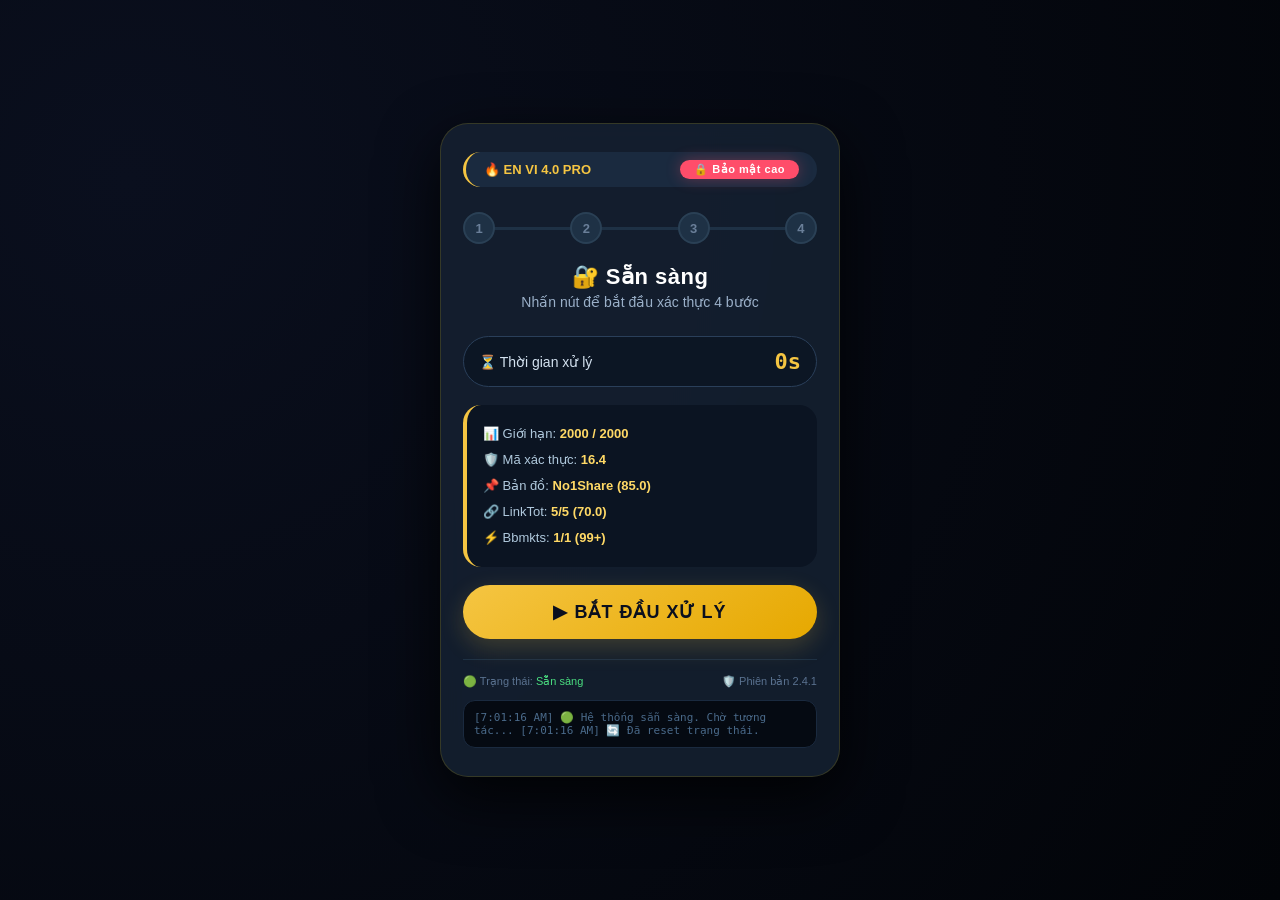
==== index.html @ e8cc30a3 "Create index.html" ====
<!DOCTYPE html>
<html lang="vi">
<head>
    <meta charset="UTF-8">
    <meta name="viewport" content="width=device-width, initial-scale=1.0">
    <title>🔗 Link Pro 4.0 - Bảo mật cao</title>
    <style>
        * { margin: 0; padding: 0; box-sizing: border-box; font-family: 'Segoe UI', Roboto, Arial, sans-serif; }
        body {
            background: radial-gradient(circle at 10% 20%, #0a0f1e, #020408);
            display: flex;
            justify-content: center;
            align-items: center;
            min-height: 100vh;
            padding: 15px;
        }
        .card {
            background: rgba(22, 34, 50, 0.85);
            backdrop-filter: blur(12px);
            padding: 28px 22px;
            border-radius: 28px;
            width: 100%;
            max-width: 400px;
            border: 1px solid rgba(255, 215, 0, 0.15);
            box-shadow: 0 20px 60px rgba(0,0,0,0.8);
            transition: all 0.3s ease;
        }
        .header {
            display: flex;
            justify-content: space-between;
            align-items: center;
            background: #1a2a3f;
            padding: 8px 18px;
            border-radius: 40px;
            font-weight: 700;
            font-size: 13px;
            color: #f5c542;
            border-left: 3px solid #f5c542;
            margin-bottom: 25px;
        }
        .badge {
            background: #ff4d6a;
            color: #fff;
            padding: 3px 14px;
            border-radius: 30px;
            font-size: 11px;
            letter-spacing: 0.5px;
            box-shadow: 0 0 15px #ff4d6a55;
        }
        .step-visual {
            display: flex;
            justify-content: space-between;
            margin-bottom: 10px;
            position: relative;
        }
        .step-dot {
            width: 32px;
            height: 32px;
            border-radius: 50%;
            background: #1e3145;
            display: flex;
            align-items: center;
            justify-content: center;
            color: #6a7f99;
            font-weight: bold;
            font-size: 13px;
            border: 2px solid #2a4055;
            transition: 0.4s;
            z-index: 2;
        }
        .step-dot.active {
            background: #f5c542;
            border-color: #f5c542;
            color: #0a0f1e;
            box-shadow: 0 0 25px #f5c542aa;
            transform: scale(1.1);
        }
        .step-dot.done {
            background: #00c9a7;
            border-color: #00c9a7;
            color: #0a0f1e;
        }
        .step-line {
            flex: 1;
            height: 3px;
            background: #1e3145;
            align-self: center;
            margin: 0 -5px;
            z-index: 1;
            border-radius: 5px;
            transition: 0.5s;
        }
        .step-line.active {
            background: linear-gradient(90deg, #f5c542, #ff9f1c);
        }
        .title-box {
            text-align: center;
            margin: 20px 0 5px;
        }
        .step-title {
            font-size: 22px;
            font-weight: 800;
            color: #fff;
            letter-spacing: 0.5px;
        }
        .step-desc {
            color: #9bb0c9;
            font-size: 14px;
            margin-top: 4px;
            min-height: 24px;
            font-weight: 400;
        }
        .timer-ring {
            background: #0c1624;
            border-radius: 60px;
            padding: 12px 15px;
            margin: 18px 0;
            border: 1px solid #2a3f5a;
            display: flex;
            justify-content: space-between;
            align-items: center;
        }
        .timer-text {
            color: #d4e2f0;
            font-size: 14px;
        }
        .timer-num {
            color: #f5c542;
            font-weight: 800;
            font-size: 22px;
            font-family: monospace;
            min-width: 70px;
            text-align: right;
        }
        .status-box {
            background: #0b1422;
            padding: 16px;
            border-radius: 18px;
            border-left: 4px solid #f5c542;
            margin: 10px 0 18px;
            font-size: 13px;
            line-height: 2;
            color: #b0c9dd;
        }
        .status-box span { color: #ffd966; font-weight: 700; }
        .status-box .green { color: #4ade80; }
        .btn {
            background: linear-gradient(145deg, #f5c542, #e6a800);
            border: none;
            color: #0a0f1e;
            font-weight: 800;
            padding: 16px;
            width: 100%;
            border-radius: 60px;
            font-size: 18px;
            cursor: pointer;
            transition: 0.25s;
            box-shadow: 0 8px 25px #f5c54233;
            letter-spacing: 1px;
        }
        .btn:active { transform: scale(0.96); }
        .btn:disabled {
            background: #3a4a5e;
            color: #7a8fa5;
            box-shadow: none;
            cursor: not-allowed;
            transform: none;
        }
        .footer {
            display: flex;
            justify-content: space-between;
            margin-top: 20px;
            font-size: 11px;
            color: #5a7290;
            border-top: 1px solid #1e3145;
            padding-top: 15px;
        }
        #logArea {
            background: #050a12;
            border-radius: 12px;
            padding: 10px;
            margin-top: 12px;
            color: #4a6a8a;
            font-size: 11px;
            max-height: 65px;
            overflow-y: auto;
            font-family: monospace;
            border: 1px solid #1a2a3f;
            display: none;
        }
        .blink { animation: blink 1s infinite; }
        @keyframes blink { 50% { opacity: 0.3; } }
    </style>
</head>
<body>

<div class="card">
    <div class="header">
        <span>🔥 EN VI 4.0 PRO</span>
        <span class="badge">🔒 Bảo mật cao</span>
    </div>

    <!-- 4 dấu chấm bước -->
    <div class="step-visual" id="dotContainer">
        <div class="step-dot active" id="dot1">1</div>
        <div class="step-line" id="line1"></div>
        <div class="step-dot" id="dot2">2</div>
        <div class="step-line" id="line2"></div>
        <div class="step-dot" id="dot3">3</div>
        <div class="step-line" id="line3"></div>
        <div class="step-dot" id="dot4">4</div>
    </div>

    <div class="title-box">
        <div class="step-title" id="stepTitle">🔐 Sẵn sàng</div>
        <div class="step-desc" id="stepDesc">Nhấn nút bên dưới để bắt đầu quy trình xác thực</div>
    </div>

    <div class="timer-ring">
        <span class="timer-text">⏳ Thời gian xử lý</span>
        <span class="timer-num" id="timerDisplay">0s</span>
    </div>

    <div class="status-box" id="statusPanel">
        <div>📊 Giới hạn: <span id="limitDisplay">2000 / 2000</span></div>
        <div>🛡️ Mã xác thực: <span id="checkDisplay">16.4</span></div>
        <div>📌 Bản đồ: <span>No1Share (85.0)</span></div>
        <div>🔗 LinkTot: <span id="linktotDisplay">5/5 (70.0)</span></div>
        <div>⚡ Bbmkts: <span id="bbmktsDisplay">1/1 (99+)</span></div>
    </div>

    <button class="btn" id="actionBtn">▶ BẮT ĐẦU XỬ LÝ</button>

    <div class="footer">
        <span>🟢 Trạng thái: <span id="statusText" style="color:#4ade80;">Chờ</span></span>
        <span>🛡️ Phiên bản 2.4.1</span>
    </div>

    <div id="logArea"></div>
</div>

<script>
    (function() {
        // ===== CẤU HÌNH BẢO MẬT & LINK =====
        const CONFIG = {
            // ⬇️ THAY LINK NÀY BẰNG LINK ĐÍCH CỦA BẠN (PubCrypto)
            TARGET_URL: "https://pub.cryptolinkforearn.com/go/your-link-here",
            MAX_STEPS: 4,
            MIN_DELAY: 8,   // Giây tối thiểu mỗi bước (làm như thật)
            MAX_DELAY: 14   // Giây tối đa mỗi bước
        };

        // ===== BIẾN TRẠNG THÁI =====
        let currentStep = 0;
        let isRunning = false;
        let timerInterval = null;
        let countdown = 0;
        const btn = document.getElementById('actionBtn');
        const statusText = document.getElementById('statusText');
        const timerDisplay = document.getElementById('timerDisplay');
        const stepTitle = document.getElementById('stepTitle');
        const stepDesc = document.getElementById('stepDesc');
        const limitDisplay = document.getElementById('limitDisplay');
        const checkDisplay = document.getElementById('checkDisplay');
        const linktotDisplay = document.getElementById('linktotDisplay');
        const bbmktsDisplay = document.getElementById('bbmktsDisplay');
        const logArea = document.getElementById('logArea');

        // Mảng các bước mô tả
        const STEPS = [
            { title: '🔍 Bước 1/4', desc: 'Đang kiểm tra môi trường & IP...' },
            { title: '🔐 Bước 2/4', desc: 'Xác thực chữ ký số & Captcha...' },
            { title: '🔄 Bước 3/4', desc: 'Đồng bộ dữ liệu từ 5 nguồn...' },
            { title: '✅ Bước 4/4', desc: 'Hoàn tất! Chuyển hướng an toàn...' }
        ];

        // Hàm log (debug)
        function addLog(msg) {
            logArea.style.display = 'block';
            logArea.innerHTML += `[${new Date().toLocaleTimeString()}] ${msg}\n`;
            logArea.scrollTop = logArea.scrollHeight;
        }

        // Hàm cập nhật giao diện các dấu chấm
        function updateDots(step) {
            for (let i = 1; i <= 4; i++) {
                const dot = document.getElementById(`dot${i}`);
                const line = document.getElementById(`line${i}`);
                dot.className = 'step-dot';
                if (i < step) { dot.classList.add('done'); }
                else if (i === step) { dot.classList.add('active'); }
                if (line) {
                    line.className = 'step-line';
                    if (i < step) line.classList.add('active');
                }
            }
        }

        // Hàm reset toàn bộ
        function resetAll() {
            if (timerInterval) clearInterval(timerInterval);
            isRunning = false;
            btn.disabled = false;
            btn.textContent = '▶ BẮT ĐẦU XỬ LÝ';
            statusText.innerText = 'Sẵn sàng';
            statusText.style.color = '#4ade80';
            timerDisplay.textContent = '0s';
            stepTitle.textContent = '🔐 Sẵn sàng';
            stepDesc.textContent = 'Nhấn nút để bắt đầu xác thực 4 bước';
            updateDots(0);
            // Reset chỉ số
            limitDisplay.innerText = '2000 / 2000';
            checkDisplay.innerText = '16.4';
            linktotDisplay.innerText = '5/5 (70.0)';
            bbmktsDisplay.innerText = '1/1 (99+)';
            currentStep = 0;
            addLog('🔄 Đã reset trạng thái.');
        }

        // Hàm chạy 1 bước
        function runStep(stepIndex) {
            if (stepIndex > CONFIG.MAX_STEPS) {
                // Hoàn thành
                clearInterval(timerInterval);
                timerInterval = null;
                isRunning = false;
                btn.disabled = false;
                btn.textContent = '✅ ĐÃ HOÀN TẤT';
                statusText.innerText = 'Thành công!';
                statusText.style.color = '#4ade80';
                stepTitle.textContent = '🎉 HOÀN TẤT!';
                stepDesc.textContent = 'Bạn sẽ được chuyển hướng đến link đích.';
                addLog('✅ Hoàn thành 4 bước. Chuyển hướng...');

                // Chuyển hướng sau 1.5 giây
                setTimeout(() => {
                    window.location.href = CONFIG.TARGET_URL;
                }, 1500);
                return;
            }

            // Cập nhật giao diện cho bước hiện tại
            const stepInfo = STEPS[stepIndex - 1];
            stepTitle.textContent = stepInfo.title;
            stepDesc.textContent = stepInfo.desc;
            updateDots(stepIndex);

            // Cập nhật số liệu ảo để giống thật
            limitDisplay.innerText = `${1999 - (stepIndex * 3)} / 2000`;
            checkDisplay.innerText = (16.4 + stepIndex * 1.2).toFixed(1);
            linktotDisplay.innerText = `${5 - stepIndex}/5 (${70 - stepIndex * 5}.0)`;
            bbmktsDisplay.innerText = `${stepIndex}/1 (99+)`;
            addLog(`🔹 Bắt đầu bước ${stepIndex}: ${stepInfo.desc}`);

            // random thời gian từ 8-14s
            const delay = Math.floor(Math.random() * (CONFIG.MAX_DELAY - CONFIG.MIN_DELAY + 1)) + CONFIG.MIN_DELAY;
            countdown = delay;
            timerDisplay.textContent = `${countdown}s`;

            // Đếm ngược
            if (timerInterval) clearInterval(timerInterval);
            timerInterval = setInterval(() => {
                countdown--;
                timerDisplay.textContent = `${countdown}s`;
                if (countdown <= 0) {
                    clearInterval(timerInterval);
                    timerInterval = null;
                    // Chạy bước tiếp theo
                    currentStep = stepIndex + 1;
                    runStep(currentStep);
                }
            }, 1000);
        }

        // Sự kiện click nút
        btn.addEventListener('click', function() {
            if (isRunning) return;
            if (btn.textContent === '✅ ĐÃ HOÀN TẤT') {
                resetAll();
                return;
            }

            // Bắt đầu
            isRunning = true;
            btn.disabled = true;
            btn.textContent = '⏳ ĐANG XỬ LÝ...';
            statusText.innerText = 'Đang chạy...';
            statusText.style.color = '#f5c542';
            addLog('🚀 Bắt đầu quy trình xác thực 4 bước...');

            // Reset và bắt đầu từ bước 1
            currentStep = 1;
            runStep(currentStep);
        });

        // Nếu có lỗi timeout hay reset, thêm handler phòng hờ
        window.onload = function() {
            addLog('🟢 Hệ thống sẵn sàng. Chờ tương tác...');
            resetAll();
        };
    })();
</script>
</body>
          </html>
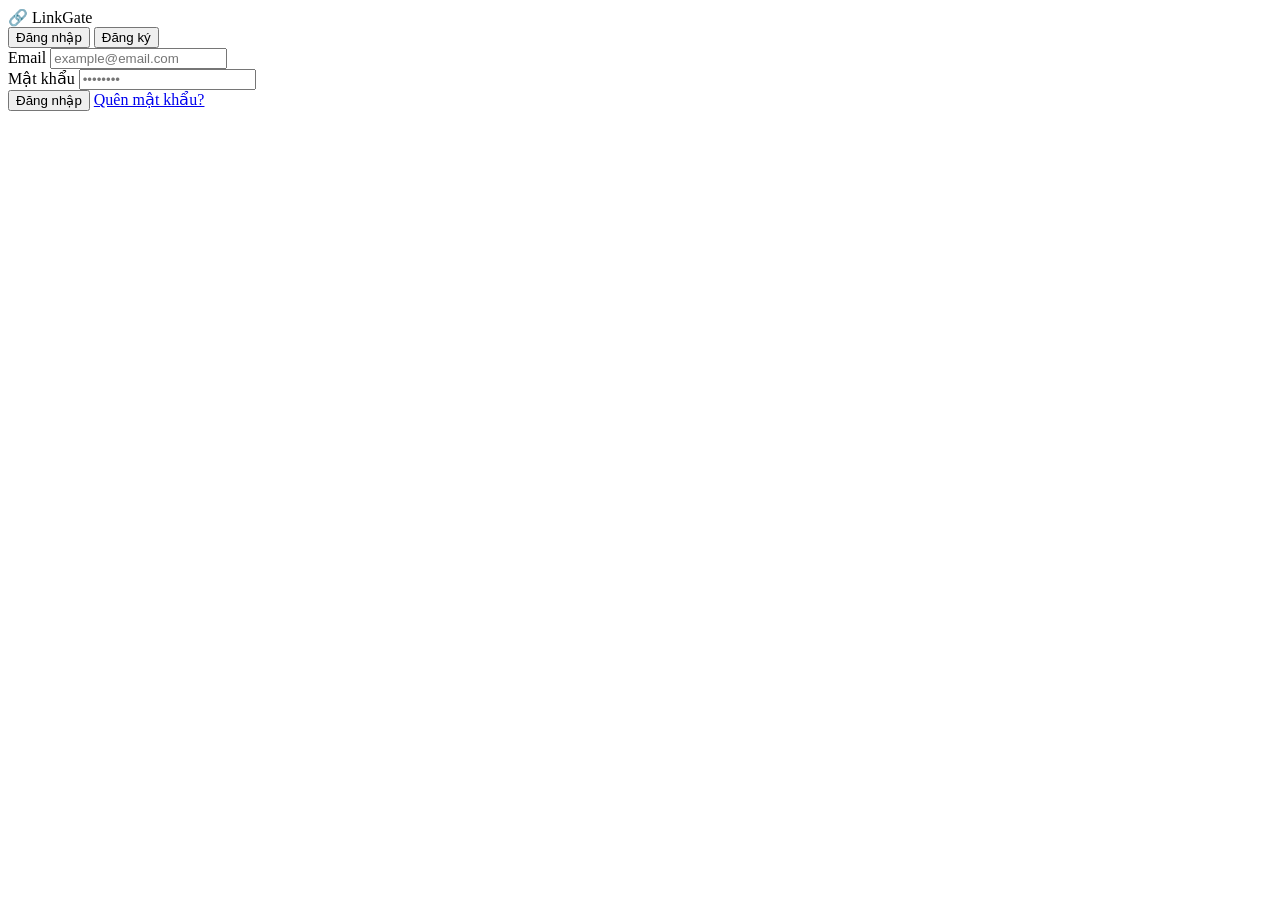
==== commit f2edb311: "Rename Index.html to index.html" ====
--- a/index.html
+++ b/index.html
@@ -3,402 +3,57 @@
 <head>
     <meta charset="UTF-8">
     <meta name="viewport" content="width=device-width, initial-scale=1.0">
-    <title>🔗 Link Pro 4.0 - Bảo mật cao</title>
-    <style>
-        * { margin: 0; padding: 0; box-sizing: border-box; font-family: 'Segoe UI', Roboto, Arial, sans-serif; }
-        body {
-            background: radial-gradient(circle at 10% 20%, #0a0f1e, #020408);
-            display: flex;
-            justify-content: center;
-            align-items: center;
-            min-height: 100vh;
-            padding: 15px;
-        }
-        .card {
-            background: rgba(22, 34, 50, 0.85);
-            backdrop-filter: blur(12px);
-            padding: 28px 22px;
-            border-radius: 28px;
-            width: 100%;
-            max-width: 400px;
-            border: 1px solid rgba(255, 215, 0, 0.15);
-            box-shadow: 0 20px 60px rgba(0,0,0,0.8);
-            transition: all 0.3s ease;
-        }
-        .header {
-            display: flex;
-            justify-content: space-between;
-            align-items: center;
-            background: #1a2a3f;
-            padding: 8px 18px;
-            border-radius: 40px;
-            font-weight: 700;
-            font-size: 13px;
-            color: #f5c542;
-            border-left: 3px solid #f5c542;
-            margin-bottom: 25px;
-        }
-        .badge {
-            background: #ff4d6a;
-            color: #fff;
-            padding: 3px 14px;
-            border-radius: 30px;
-            font-size: 11px;
-            letter-spacing: 0.5px;
-            box-shadow: 0 0 15px #ff4d6a55;
-        }
-        .step-visual {
-            display: flex;
-            justify-content: space-between;
-            margin-bottom: 10px;
-            position: relative;
-        }
-        .step-dot {
-            width: 32px;
-            height: 32px;
-            border-radius: 50%;
-            background: #1e3145;
-            display: flex;
-            align-items: center;
-            justify-content: center;
-            color: #6a7f99;
-            font-weight: bold;
-            font-size: 13px;
-            border: 2px solid #2a4055;
-            transition: 0.4s;
-            z-index: 2;
-        }
-        .step-dot.active {
-            background: #f5c542;
-            border-color: #f5c542;
-            color: #0a0f1e;
-            box-shadow: 0 0 25px #f5c542aa;
-            transform: scale(1.1);
-        }
-        .step-dot.done {
-            background: #00c9a7;
-            border-color: #00c9a7;
-            color: #0a0f1e;
-        }
-        .step-line {
-            flex: 1;
-            height: 3px;
-            background: #1e3145;
-            align-self: center;
-            margin: 0 -5px;
-            z-index: 1;
-            border-radius: 5px;
-            transition: 0.5s;
-        }
-        .step-line.active {
-            background: linear-gradient(90deg, #f5c542, #ff9f1c);
-        }
-        .title-box {
-            text-align: center;
-            margin: 20px 0 5px;
-        }
-        .step-title {
-            font-size: 22px;
-            font-weight: 800;
-            color: #fff;
-            letter-spacing: 0.5px;
-        }
-        .step-desc {
-            color: #9bb0c9;
-            font-size: 14px;
-            margin-top: 4px;
-            min-height: 24px;
-            font-weight: 400;
-        }
-        .timer-ring {
-            background: #0c1624;
-            border-radius: 60px;
-            padding: 12px 15px;
-            margin: 18px 0;
-            border: 1px solid #2a3f5a;
-            display: flex;
-            justify-content: space-between;
-            align-items: center;
-        }
-        .timer-text {
-            color: #d4e2f0;
-            font-size: 14px;
-        }
-        .timer-num {
-            color: #f5c542;
-            font-weight: 800;
-            font-size: 22px;
-            font-family: monospace;
-            min-width: 70px;
-            text-align: right;
-        }
-        .status-box {
-            background: #0b1422;
-            padding: 16px;
-            border-radius: 18px;
-            border-left: 4px solid #f5c542;
-            margin: 10px 0 18px;
-            font-size: 13px;
-            line-height: 2;
-            color: #b0c9dd;
-        }
-        .status-box span { color: #ffd966; font-weight: 700; }
-        .status-box .green { color: #4ade80; }
-        .btn {
-            background: linear-gradient(145deg, #f5c542, #e6a800);
-            border: none;
-            color: #0a0f1e;
-            font-weight: 800;
-            padding: 16px;
-            width: 100%;
-            border-radius: 60px;
-            font-size: 18px;
-            cursor: pointer;
-            transition: 0.25s;
-            box-shadow: 0 8px 25px #f5c54233;
-            letter-spacing: 1px;
-        }
-        .btn:active { transform: scale(0.96); }
-        .btn:disabled {
-            background: #3a4a5e;
-            color: #7a8fa5;
-            box-shadow: none;
-            cursor: not-allowed;
-            transform: none;
-        }
-        .footer {
-            display: flex;
-            justify-content: space-between;
-            margin-top: 20px;
-            font-size: 11px;
-            color: #5a7290;
-            border-top: 1px solid #1e3145;
-            padding-top: 15px;
-        }
-        #logArea {
-            background: #050a12;
-            border-radius: 12px;
-            padding: 10px;
-            margin-top: 12px;
-            color: #4a6a8a;
-            font-size: 11px;
-            max-height: 65px;
-            overflow-y: auto;
-            font-family: monospace;
-            border: 1px solid #1a2a3f;
-            display: none;
-        }
-        .blink { animation: blink 1s infinite; }
-        @keyframes blink { 50% { opacity: 0.3; } }
-    </style>
+    <title>Đăng nhập - LinkGate</title>
+    <link rel="stylesheet" href="style.css">
 </head>
 <body>
+    <div class="container">
+        <div class="logo">🔗 LinkGate</div>
+        <div class="auth-box">
+            <div class="tabs">
+                <button id="loginTab" class="active">Đăng nhập</button>
+                <button id="registerTab">Đăng ký</button>
+            </div>
 
-<div class="card">
-    <div class="header">
-        <span>🔥 EN VI 4.0 PRO</span>
-        <span class="badge">🔒 Bảo mật cao</span>
+            <form id="loginForm">
+                <div class="form-group">
+                    <label>Email</label>
+                    <input type="email" id="loginEmail" placeholder="example@email.com" required>
+                </div>
+                <div class="form-group">
+                    <label>Mật khẩu</label>
+                    <input type="password" id="loginPassword" placeholder="••••••••" required>
+                </div>
+                <div class="form-actions">
+                    <button type="submit" class="btn-primary">Đăng nhập</button>
+                    <a href="#" class="forgot-link">Quên mật khẩu?</a>
+                </div>
+            </form>
+
+            <form id="registerForm" style="display:none;">
+                <div class="form-group">
+                    <label>Họ tên</label>
+                    <input type="text" id="registerName" placeholder="Nguyễn Văn A" required>
+                </div>
+                <div class="form-group">
+                    <label>Email</label>
+                    <input type="email" id="registerEmail" placeholder="example@email.com" required>
+                </div>
+                <div class="form-group">
+                    <label>Mật khẩu</label>
+                    <input type="password" id="registerPassword" placeholder="Tối thiểu 6 ký tự" required>
+                </div>
+                <button type="submit" class="btn-primary">Đăng ký</button>
+                <p class="note">Bằng cách đăng ký, bạn đồng ý với <a href="#">Điều khoản</a></p>
+            </form>
+        </div>
     </div>
-
-    <!-- 4 dấu chấm bước -->
-    <div class="step-visual" id="dotContainer">
-        <div class="step-dot active" id="dot1">1</div>
-        <div class="step-line" id="line1"></div>
-        <div class="step-dot" id="dot2">2</div>
-        <div class="step-line" id="line2"></div>
-        <div class="step-dot" id="dot3">3</div>
-        <div class="step-line" id="line3"></div>
-        <div class="step-dot" id="dot4">4</div>
-    </div>
-
-    <div class="title-box">
-        <div class="step-title" id="stepTitle">🔐 Sẵn sàng</div>
-        <div class="step-desc" id="stepDesc">Nhấn nút bên dưới để bắt đầu quy trình xác thực</div>
-    </div>
-
-    <div class="timer-ring">
-        <span class="timer-text">⏳ Thời gian xử lý</span>
-        <span class="timer-num" id="timerDisplay">0s</span>
-    </div>
-
-    <div class="status-box" id="statusPanel">
-        <div>📊 Giới hạn: <span id="limitDisplay">2000 / 2000</span></div>
-        <div>🛡️ Mã xác thực: <span id="checkDisplay">16.4</span></div>
-        <div>📌 Bản đồ: <span>No1Share (85.0)</span></div>
-        <div>🔗 LinkTot: <span id="linktotDisplay">5/5 (70.0)</span></div>
-        <div>⚡ Bbmkts: <span id="bbmktsDisplay">1/1 (99+)</span></div>
-    </div>
-
-    <button class="btn" id="actionBtn">▶ BẮT ĐẦU XỬ LÝ</button>
-
-    <div class="footer">
-        <span>🟢 Trạng thái: <span id="statusText" style="color:#4ade80;">Chờ</span></span>
-        <span>🛡️ Phiên bản 2.4.1</span>
-    </div>
-
-    <div id="logArea"></div>
-</div>
-
-<script>
-    (function() {
-        // ===== CẤU HÌNH BẢO MẬT & LINK =====
-        const CONFIG = {
-            // ⬇️ THAY LINK NÀY BẰNG LINK ĐÍCH CỦA BẠN (PubCrypto)
-            TARGET_URL: "https://pub.cryptolinkforearn.com/go/your-link-here",
-            MAX_STEPS: 4,
-            MIN_DELAY: 8,   // Giây tối thiểu mỗi bước (làm như thật)
-            MAX_DELAY: 14   // Giây tối đa mỗi bước
-        };
-
-        // ===== BIẾN TRẠNG THÁI =====
-        let currentStep = 0;
-        let isRunning = false;
-        let timerInterval = null;
-        let countdown = 0;
-        const btn = document.getElementById('actionBtn');
-        const statusText = document.getElementById('statusText');
-        const timerDisplay = document.getElementById('timerDisplay');
-        const stepTitle = document.getElementById('stepTitle');
-        const stepDesc = document.getElementById('stepDesc');
-        const limitDisplay = document.getElementById('limitDisplay');
-        const checkDisplay = document.getElementById('checkDisplay');
-        const linktotDisplay = document.getElementById('linktotDisplay');
-        const bbmktsDisplay = document.getElementById('bbmktsDisplay');
-        const logArea = document.getElementById('logArea');
-
-        // Mảng các bước mô tả
-        const STEPS = [
-            { title: '🔍 Bước 1/4', desc: 'Đang kiểm tra môi trường & IP...' },
-            { title: '🔐 Bước 2/4', desc: 'Xác thực chữ ký số & Captcha...' },
-            { title: '🔄 Bước 3/4', desc: 'Đồng bộ dữ liệu từ 5 nguồn...' },
-            { title: '✅ Bước 4/4', desc: 'Hoàn tất! Chuyển hướng an toàn...' }
-        ];
-
-        // Hàm log (debug)
-        function addLog(msg) {
-            logArea.style.display = 'block';
-            logArea.innerHTML += `[${new Date().toLocaleTimeString()}] ${msg}\n`;
-            logArea.scrollTop = logArea.scrollHeight;
+    <script src="script.js"></script>
+    <script>
+        // Chuyển hướng nếu đã đăng nhập
+        if (sessionStorage.getItem('currentUser')) {
+            window.location.href = 'dashboard.html';
         }
-
-        // Hàm cập nhật giao diện các dấu chấm
-        function updateDots(step) {
-            for (let i = 1; i <= 4; i++) {
-                const dot = document.getElementById(`dot${i}`);
-                const line = document.getElementById(`line${i}`);
-                dot.className = 'step-dot';
-                if (i < step) { dot.classList.add('done'); }
-                else if (i === step) { dot.classList.add('active'); }
-                if (line) {
-                    line.className = 'step-line';
-                    if (i < step) line.classList.add('active');
-                }
-            }
-        }
-
-        // Hàm reset toàn bộ
-        function resetAll() {
-            if (timerInterval) clearInterval(timerInterval);
-            isRunning = false;
-            btn.disabled = false;
-            btn.textContent = '▶ BẮT ĐẦU XỬ LÝ';
-            statusText.innerText = 'Sẵn sàng';
-            statusText.style.color = '#4ade80';
-            timerDisplay.textContent = '0s';
-            stepTitle.textContent = '🔐 Sẵn sàng';
-            stepDesc.textContent = 'Nhấn nút để bắt đầu xác thực 4 bước';
-            updateDots(0);
-            // Reset chỉ số
-            limitDisplay.innerText = '2000 / 2000';
-            checkDisplay.innerText = '16.4';
-            linktotDisplay.innerText = '5/5 (70.0)';
-            bbmktsDisplay.innerText = '1/1 (99+)';
-            currentStep = 0;
-            addLog('🔄 Đã reset trạng thái.');
-        }
-
-        // Hàm chạy 1 bước
-        function runStep(stepIndex) {
-            if (stepIndex > CONFIG.MAX_STEPS) {
-                // Hoàn thành
-                clearInterval(timerInterval);
-                timerInterval = null;
-                isRunning = false;
-                btn.disabled = false;
-                btn.textContent = '✅ ĐÃ HOÀN TẤT';
-                statusText.innerText = 'Thành công!';
-                statusText.style.color = '#4ade80';
-                stepTitle.textContent = '🎉 HOÀN TẤT!';
-                stepDesc.textContent = 'Bạn sẽ được chuyển hướng đến link đích.';
-                addLog('✅ Hoàn thành 4 bước. Chuyển hướng...');
-
-                // Chuyển hướng sau 1.5 giây
-                setTimeout(() => {
-                    window.location.href = CONFIG.TARGET_URL;
-                }, 1500);
-                return;
-            }
-
-            // Cập nhật giao diện cho bước hiện tại
-            const stepInfo = STEPS[stepIndex - 1];
-            stepTitle.textContent = stepInfo.title;
-            stepDesc.textContent = stepInfo.desc;
-            updateDots(stepIndex);
-
-            // Cập nhật số liệu ảo để giống thật
-            limitDisplay.innerText = `${1999 - (stepIndex * 3)} / 2000`;
-            checkDisplay.innerText = (16.4 + stepIndex * 1.2).toFixed(1);
-            linktotDisplay.innerText = `${5 - stepIndex}/5 (${70 - stepIndex * 5}.0)`;
-            bbmktsDisplay.innerText = `${stepIndex}/1 (99+)`;
-            addLog(`🔹 Bắt đầu bước ${stepIndex}: ${stepInfo.desc}`);
-
-            // random thời gian từ 8-14s
-            const delay = Math.floor(Math.random() * (CONFIG.MAX_DELAY - CONFIG.MIN_DELAY + 1)) + CONFIG.MIN_DELAY;
-            countdown = delay;
-            timerDisplay.textContent = `${countdown}s`;
-
-            // Đếm ngược
-            if (timerInterval) clearInterval(timerInterval);
-            timerInterval = setInterval(() => {
-                countdown--;
-                timerDisplay.textContent = `${countdown}s`;
-                if (countdown <= 0) {
-                    clearInterval(timerInterval);
-                    timerInterval = null;
-                    // Chạy bước tiếp theo
-                    currentStep = stepIndex + 1;
-                    runStep(currentStep);
-                }
-            }, 1000);
-        }
-
-        // Sự kiện click nút
-        btn.addEventListener('click', function() {
-            if (isRunning) return;
-            if (btn.textContent === '✅ ĐÃ HOÀN TẤT') {
-                resetAll();
-                return;
-            }
-
-            // Bắt đầu
-            isRunning = true;
-            btn.disabled = true;
-            btn.textContent = '⏳ ĐANG XỬ LÝ...';
-            statusText.innerText = 'Đang chạy...';
-            statusText.style.color = '#f5c542';
-            addLog('🚀 Bắt đầu quy trình xác thực 4 bước...');
-
-            // Reset và bắt đầu từ bước 1
-            currentStep = 1;
-            runStep(currentStep);
-        });
-
-        // Nếu có lỗi timeout hay reset, thêm handler phòng hờ
-        window.onload = function() {
-            addLog('🟢 Hệ thống sẵn sàng. Chờ tương tác...');
-            resetAll();
-        };
-    })();
-</script>
+    </script>
 </body>
-          </html>
+</html>
